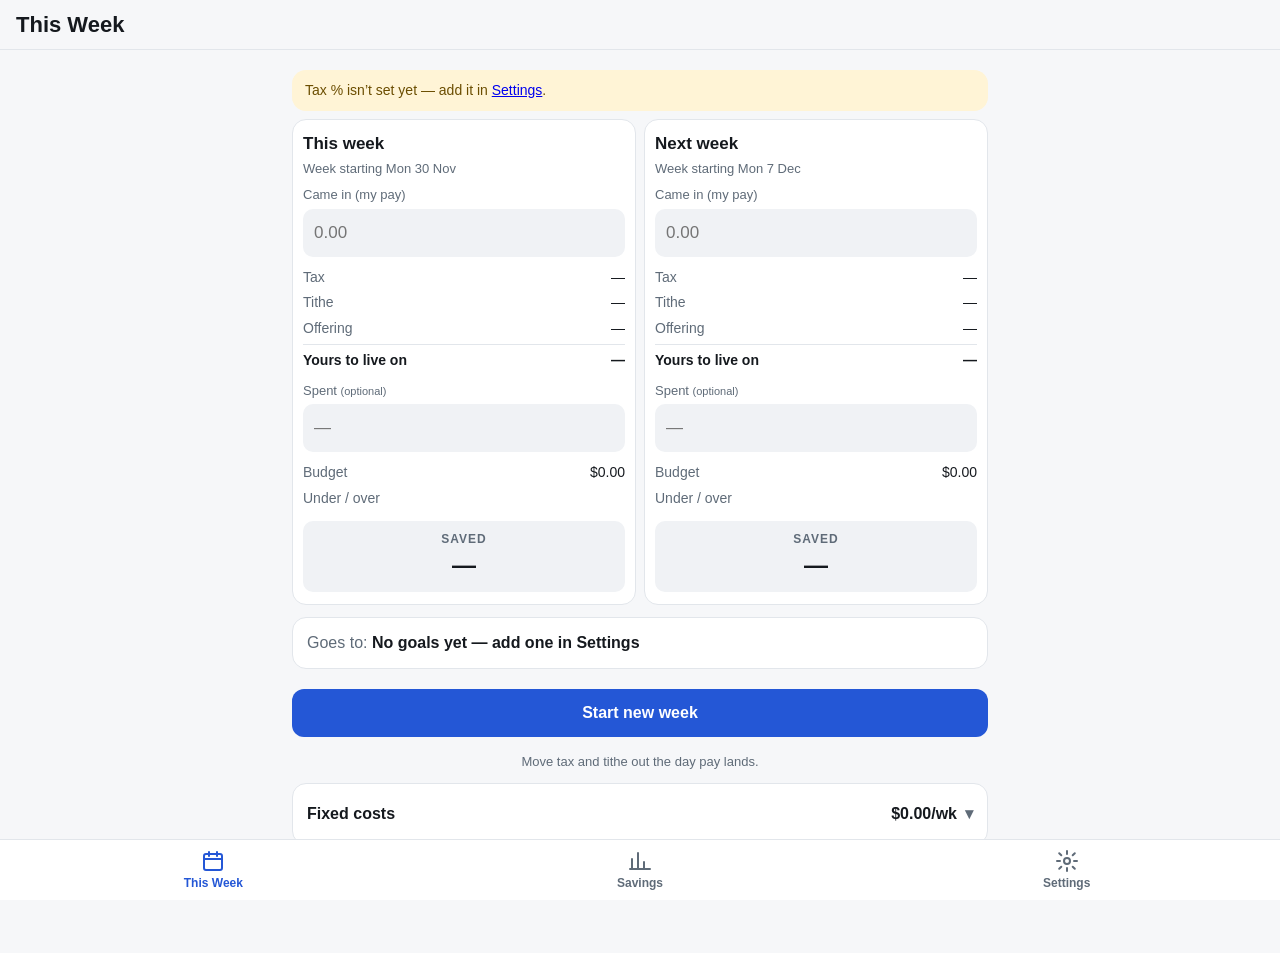
==== index.html @ c07c8df1 "Weekly budget web app Co-Authored-By: Claude Opus 5.5 <noreply@anthropic.com>" ====
<!doctype html>
<html lang="en">
<head>
  <meta charset="utf-8">
  <meta name="viewport" content="width=device-width, initial-scale=1, viewport-fit=cover">
  <title>Weekly Budget</title>
  <meta name="description" content="A private weekly budget. Your data stays on your device.">
  <meta name="theme-color" content="#f6f7f9" media="(prefers-color-scheme: light)">
  <meta name="theme-color" content="#111418" media="(prefers-color-scheme: dark)">
  <meta name="apple-mobile-web-app-capable" content="yes">
  <meta name="mobile-web-app-capable" content="yes">
  <meta name="apple-mobile-web-app-status-bar-style" content="default">
  <meta name="apple-mobile-web-app-title" content="Budget">
  <link rel="manifest" href="manifest.json">
  <link rel="icon" href="icons/icon.svg" type="image/svg+xml">
  <link rel="apple-touch-icon" href="icons/apple-touch-icon.png">
  <link rel="stylesheet" href="style.css">
</head>
<body>
  <header class="top">
    <h1 id="title">This Week</h1>
  </header>

  <main>
    <!-- Screen 1: This Week -->
    <section id="screen-week" class="screen" data-title="This Week">
      <div id="week-warning" class="note warn" hidden></div>

      <div class="cols">
        <div class="col" data-col="this">
          <h2>This week</h2>
          <div class="when" data-out="start"></div>
          <label class="field">
            <span>Came in (my pay)</span>
            <input type="text" inputmode="decimal" data-in="pay" placeholder="0.00" autocomplete="off">
          </label>
          <dl class="calc">
            <div><dt>Tax</dt><dd data-out="tax"></dd></div>
            <div><dt>Tithe</dt><dd data-out="tithe"></dd></div>
            <div data-row="offering"><dt>Offering</dt><dd data-out="offering"></dd></div>
            <div class="strong"><dt>Yours to live on</dt><dd data-out="live"></dd></div>
          </dl>
          <label class="field">
            <span>Spent <small>(optional)</small></span>
            <input type="text" inputmode="decimal" data-in="spent" placeholder="—" autocomplete="off">
          </label>
          <dl class="calc">
            <div><dt>Budget</dt><dd data-out="budget"></dd></div>
            <div><dt>Under / over</dt><dd data-out="diff"></dd></div>
          </dl>
          <div class="saved">
            <span>SAVED</span>
            <strong data-out="saved"></strong>
          </div>
        </div>

        <div class="col" data-col="next">
          <h2>Next week</h2>
          <div class="when" data-out="start"></div>
          <label class="field">
            <span>Came in (my pay)</span>
            <input type="text" inputmode="decimal" data-in="pay" placeholder="0.00" autocomplete="off">
          </label>
          <dl class="calc">
            <div><dt>Tax</dt><dd data-out="tax"></dd></div>
            <div><dt>Tithe</dt><dd data-out="tithe"></dd></div>
            <div data-row="offering"><dt>Offering</dt><dd data-out="offering"></dd></div>
            <div class="strong"><dt>Yours to live on</dt><dd data-out="live"></dd></div>
          </dl>
          <label class="field">
            <span>Spent <small>(optional)</small></span>
            <input type="text" inputmode="decimal" data-in="spent" placeholder="—" autocomplete="off">
          </label>
          <dl class="calc">
            <div><dt>Budget</dt><dd data-out="budget"></dd></div>
            <div><dt>Under / over</dt><dd data-out="diff"></dd></div>
          </dl>
          <div class="saved">
            <span>SAVED</span>
            <strong data-out="saved"></strong>
          </div>
        </div>
      </div>

      <div class="card goes-to">
        <span>Goes to:</span> <strong id="goes-to"></strong>
      </div>

      <button id="new-week" class="btn primary wide" type="button">Start new week</button>
      <p class="reminder">Move tax and tithe out the day pay lands.</p>

      <details id="costs-panel" class="card">
        <summary>
          <span>Fixed costs</span>
          <span class="sum" id="budget-total-summary"></span>
        </summary>
        <ul id="cost-list" class="list"></ul>
        <h3>Debts</h3>
        <ul id="debt-list" class="list"></ul>
        <div class="total-row">
          <span>Weekly budget</span>
          <strong id="budget-total"></strong>
        </div>
        <p class="hint">Edit items in <a href="#settings">Settings</a>.</p>
      </details>
    </section>

    <!-- Screen 2: Savings -->
    <section id="screen-savings" class="screen" data-title="Savings" hidden>
      <div class="stats">
        <div class="stat"><span>Total saved</span><strong id="stat-total"></strong><small id="stat-total-sub"></small></div>
        <div class="stat"><span>Avg pay · 4 wks</span><strong id="stat-avg4"></strong><small id="stat-avg4-sub"></small></div>
        <div class="stat"><span>Avg pay · 12 wks</span><strong id="stat-avg12"></strong><small id="stat-avg12-sub"></small></div>
      </div>

      <h2 class="section-title">Goals</h2>
      <div id="goal-list"></div>
      <div id="unallocated" class="note" hidden></div>

      <h2 class="section-title">History</h2>
      <div id="history"></div>
      <button id="add-past" class="btn wide" type="button">Add a past week</button>
    </section>

    <!-- Screen 3: Settings -->
    <section id="screen-settings" class="screen" data-title="Settings" hidden>
      <div class="card">
        <h2>Rates</h2>
        <label class="field row">
          <span>Tax set-aside %</span>
          <input type="text" inputmode="decimal" id="set-tax" placeholder="e.g. 0">
        </label>
        <label class="field row">
          <span>Tithe %</span>
          <input type="text" inputmode="decimal" id="set-tithe">
        </label>
        <label class="field row">
          <span>Tithe on</span>
          <select id="set-tithe-basis">
            <option value="gross">Gross pay</option>
            <option value="afterTax">Pay after tax</option>
          </select>
        </label>
        <label class="field row toggle-row">
          <span>Offering (pay ÷ 52)</span>
          <input type="checkbox" class="switch" id="set-offering">
        </label>
      </div>

      <div class="card">
        <h2>Fixed costs</h2>
        <div id="edit-costs"></div>
        <button class="btn wide" type="button" data-add="cost">+ Add fixed cost</button>
      </div>

      <div class="card">
        <h2>Debts</h2>
        <div id="edit-debts"></div>
        <button class="btn wide" type="button" data-add="debt">+ Add debt</button>
      </div>

      <div class="card">
        <h2>Savings goals</h2>
        <p class="hint">Top goal fills first. Use ↑ ↓ to change the order.</p>
        <div id="edit-goals"></div>
        <button class="btn wide" type="button" data-add="goal">+ Add goal</button>
      </div>

      <div class="card">
        <h2>Backup</h2>
        <p class="hint" id="backup-status"></p>
        <div class="btn-row">
          <button id="export" class="btn" type="button">Export</button>
          <button id="import" class="btn" type="button">Import</button>
          <input type="file" id="import-file" accept="application/json,.json" hidden>
        </div>
        <button id="clear" class="btn danger wide" type="button">Clear all data</button>
      </div>

      <p class="hint center">Everything is saved on this device only. Nothing is sent anywhere.</p>
    </section>
  </main>

  <nav class="tabs">
    <a href="#week" data-tab="week">
      <svg viewBox="0 0 24 24" aria-hidden="true"><rect x="3" y="5" width="18" height="16" rx="2"/><path d="M3 10h18M8 3v4M16 3v4"/></svg>
      <span>This Week</span>
    </a>
    <a href="#savings" data-tab="savings">
      <svg viewBox="0 0 24 24" aria-hidden="true"><path d="M4 20V10M10 20V4M16 20v-7M22 20H2"/></svg>
      <span>Savings</span>
    </a>
    <a href="#settings" data-tab="settings">
      <svg viewBox="0 0 24 24" aria-hidden="true"><circle cx="12" cy="12" r="3"/><path d="M12 2v3M12 19v3M4.2 4.2l2.1 2.1M17.7 17.7l2.1 2.1M2 12h3M19 12h3M4.2 19.8l2.1-2.1M17.7 6.3l2.1-2.1"/></svg>
      <span>Settings</span>
    </a>
  </nav>

  <dialog id="dialog">
    <form method="dialog" id="dialog-form">
      <h2 id="dialog-title"></h2>
      <div id="dialog-body"></div>
      <div class="btn-row end">
        <button class="btn" value="cancel" type="submit" formnovalidate>Cancel</button>
        <button class="btn primary" value="ok" type="submit" id="dialog-ok">OK</button>
      </div>
    </form>
  </dialog>

  <script src="app.js"></script>
</body>
</html>
---- style.css ----
:root {
  --bg: #f6f7f9;
  --card: #ffffff;
  --text: #15191e;
  --muted: #5f6b78;
  --line: #e2e6eb;
  --input: #f0f2f5;
  --accent: #2457d6;
  --accent-text: #ffffff;
  --good: #137a3a;
  --good-bg: #e5f5ea;
  --bad: #c0262d;
  --bad-bg: #fdecec;
  --warn-bg: #fff4d6;
  --warn-text: #6b4d00;
  --bar: #2f9e5b;
  --bar-stretch: #8fd1a8;
  --radius: 14px;
  --tap: 48px;
  color-scheme: light;
}

@media (prefers-color-scheme: dark) {
  :root {
    --bg: #111418;
    --card: #1b2026;
    --text: #eef1f4;
    --muted: #9aa6b2;
    --line: #2c333b;
    --input: #252b33;
    --accent: #6d9bff;
    --accent-text: #0c1220;
    --good: #5fd38d;
    --good-bg: #173324;
    --bad: #ff7b7b;
    --bad-bg: #3a1c1e;
    --warn-bg: #3a3014;
    --warn-text: #f3d98a;
    --bar: #4cc27c;
    --bar-stretch: #2a6b45;
    color-scheme: dark;
  }
}

* { box-sizing: border-box; }

html { -webkit-text-size-adjust: 100%; }

body {
  margin: 0;
  background: var(--bg);
  color: var(--text);
  font: 16px/1.4 -apple-system, BlinkMacSystemFont, "Segoe UI", Roboto, Helvetica, Arial, sans-serif;
  padding-bottom: calc(72px + env(safe-area-inset-bottom));
}

.top {
  position: sticky;
  top: 0;
  z-index: 5;
  background: var(--bg);
  padding: calc(10px + env(safe-area-inset-top)) 16px 8px;
  border-bottom: 1px solid var(--line);
}
.top h1 { margin: 0; font-size: 22px; }

main { max-width: 720px; margin: 0 auto; padding: 12px 12px 24px; }

h2 { font-size: 17px; margin: 0 0 4px; }
h3 { font-size: 15px; margin: 16px 0 4px; color: var(--muted); text-transform: uppercase; letter-spacing: .04em; }
.section-title { margin: 20px 4px 8px; }

.card {
  background: var(--card);
  border: 1px solid var(--line);
  border-radius: var(--radius);
  padding: 14px;
  margin: 12px 0;
}

.note {
  border-radius: var(--radius);
  padding: 10px 12px;
  margin: 8px 0;
  background: var(--card);
  border: 1px solid var(--line);
  font-size: 14px;
}
.note.warn { background: var(--warn-bg); color: var(--warn-text); border-color: transparent; }

.hint { color: var(--muted); font-size: 13px; margin: 6px 0; }
.hint a { color: var(--accent); }
.center { text-align: center; }

/* ---------- Week columns ---------- */
.cols { display: grid; grid-template-columns: 1fr 1fr; gap: 8px; }
.col {
  background: var(--card);
  border: 1px solid var(--line);
  border-radius: var(--radius);
  padding: 12px 10px;
  min-width: 0;
}
.when { color: var(--muted); font-size: 13px; margin-bottom: 8px; }

.field { display: block; margin: 8px 0; }
.field > span { display: block; font-size: 13px; color: var(--muted); margin-bottom: 4px; }
.field small { font-size: 11px; }

input[type="text"], input[type="date"], input[type="number"], select {
  width: 100%;
  min-height: var(--tap);
  font: inherit;
  font-size: 17px;
  color: var(--text);
  background: var(--input);
  border: 1px solid transparent;
  border-radius: 10px;
  padding: 8px 10px;
  appearance: none;
  -webkit-appearance: none;
}
select {
  background-image: linear-gradient(45deg, transparent 50%, var(--muted) 50%), linear-gradient(135deg, var(--muted) 50%, transparent 50%);
  background-position: calc(100% - 16px) 50%, calc(100% - 11px) 50%;
  background-size: 5px 5px;
  background-repeat: no-repeat;
  padding-right: 28px;
}
input:focus, select:focus { outline: none; border-color: var(--accent); }
input[type="date"] { min-width: 0; }

.calc { margin: 0; }
.calc > div { display: flex; justify-content: space-between; gap: 6px; padding: 3px 0; font-size: 14px; }
.calc dt { color: var(--muted); }
.calc dd { margin: 0; font-variant-numeric: tabular-nums; text-align: right; }
.calc .strong { font-weight: 600; border-top: 1px solid var(--line); margin-top: 3px; padding-top: 6px; }
.calc .strong dt { color: var(--text); }

.good { color: var(--good); }
.bad { color: var(--bad); }

.saved {
  margin-top: 10px;
  border-radius: 10px;
  padding: 10px 8px;
  text-align: center;
  background: var(--input);
}
.saved span { display: block; font-size: 12px; font-weight: 700; letter-spacing: .08em; color: var(--muted); }
.saved strong { display: block; font-size: 24px; font-weight: 800; font-variant-numeric: tabular-nums; word-break: break-all; }
.saved.good { background: var(--good-bg); }
.saved.bad { background: var(--bad-bg); }
.saved.good strong { color: var(--good); }
.saved.bad strong { color: var(--bad); }

.goes-to { font-size: 16px; }
.goes-to span { color: var(--muted); }

.reminder { text-align: center; color: var(--muted); font-size: 13px; margin: 8px 0 4px; }

/* ---------- Lists ---------- */
details > summary {
  list-style: none;
  display: flex;
  justify-content: space-between;
  align-items: center;
  min-height: 32px;
  font-weight: 600;
  cursor: pointer;
}
details > summary::-webkit-details-marker { display: none; }
details > summary::after { content: "▾"; color: var(--muted); margin-left: 8px; transition: transform .15s; }
details[open] > summary::after { transform: rotate(180deg); }
details > summary .sum { margin-left: auto; font-variant-numeric: tabular-nums; }

.list { list-style: none; margin: 8px 0 0; padding: 0; }
.list li {
  display: flex;
  align-items: center;
  gap: 10px;
  min-height: var(--tap);
  border-bottom: 1px solid var(--line);
  padding: 4px 0;
}
.list li .name { flex: 1; min-width: 0; }
.list li .name small { display: block; color: var(--muted); font-size: 12px; }
.list li .amt { font-variant-numeric: tabular-nums; white-space: nowrap; }
.list li.off .name, .list li.off .amt { opacity: .45; text-decoration: line-through; }
.list .empty { color: var(--muted); font-size: 14px; justify-content: center; }

.total-row { display: flex; justify-content: space-between; padding: 12px 0 2px; font-size: 17px; }

/* Toggle switch */
.switch {
  appearance: none;
  -webkit-appearance: none;
  flex: none;
  width: 46px;
  height: 28px;
  border-radius: 14px;
  background: var(--line);
  position: relative;
  cursor: pointer;
  margin: 0;
  transition: background .15s;
}
.switch::after {
  content: "";
  position: absolute;
  top: 3px;
  left: 3px;
  width: 22px;
  height: 22px;
  border-radius: 50%;
  background: #fff;
  box-shadow: 0 1px 2px rgba(0,0,0,.3);
  transition: transform .15s;
}
.switch:checked { background: var(--good); }
.switch:checked::after { transform: translateX(18px); }

/* ---------- Buttons ---------- */
.btn {
  min-height: var(--tap);
  padding: 10px 16px;
  font: inherit;
  font-weight: 600;
  border-radius: 12px;
  border: 1px solid var(--line);
  background: var(--card);
  color: var(--text);
  cursor: pointer;
}
.btn:active { transform: scale(.98); }
.btn.primary { background: var(--accent); color: var(--accent-text); border-color: transparent; }
.btn.danger { color: var(--bad); border-color: var(--bad); background: transparent; }
.btn.small { min-height: 40px; padding: 6px 12px; font-size: 14px; }
.btn.icon { min-width: 44px; min-height: 44px; padding: 0; font-size: 18px; }
.btn.wide { width: 100%; margin: 8px 0; }
.btn-row { display: flex; gap: 8px; flex-wrap: wrap; }
.btn-row > .btn { flex: 1; }
.btn-row.end { justify-content: flex-end; margin-top: 16px; }
.btn-row.end > .btn { flex: 0 1 auto; }

/* ---------- Savings ---------- */
.stats { display: grid; grid-template-columns: repeat(3, 1fr); gap: 8px; }
.stat {
  background: var(--card);
  border: 1px solid var(--line);
  border-radius: var(--radius);
  padding: 10px 8px;
  min-width: 0;
}
.stat span { display: block; font-size: 12px; color: var(--muted); }
.stat strong { display: block; font-size: 17px; font-variant-numeric: tabular-nums; word-break: break-all; }
.stat small { display: block; font-size: 11px; color: var(--muted); }

.goal { background: var(--card); border: 1px solid var(--line); border-radius: var(--radius); padding: 12px 14px; margin: 8px 0; }
.goal.current { border-color: var(--accent); }
.goal-head { display: flex; justify-content: space-between; align-items: baseline; gap: 8px; }
.goal-head strong { font-size: 16px; }
.goal-head .pct { color: var(--muted); font-size: 13px; white-space: nowrap; }
.bar { position: relative; height: 12px; border-radius: 6px; background: var(--input); overflow: hidden; margin: 8px 0 6px; }
.bar i { position: absolute; left: 0; top: 0; bottom: 0; background: var(--bar); border-radius: 6px; }
.bar i.stretch { background: var(--bar-stretch); }
.bar b { position: absolute; top: 0; bottom: 0; width: 2px; background: var(--muted); }
.goal-meta { display: flex; justify-content: space-between; flex-wrap: wrap; gap: 4px 12px; font-size: 13px; color: var(--muted); font-variant-numeric: tabular-nums; }
.goal-meta .money { color: var(--text); }
.goal .tag { display: inline-block; font-size: 11px; font-weight: 700; padding: 1px 6px; border-radius: 6px; background: var(--input); color: var(--muted); margin-left: 4px; vertical-align: 2px; }
.goal .tag.done { background: var(--good-bg); color: var(--good); }
.goal .spent-note { font-size: 13px; margin-top: 6px; }
.goal .btn { margin-top: 8px; }

.hist { background: var(--card); border: 1px solid var(--line); border-radius: var(--radius); overflow: hidden; }
.hist table { width: 100%; border-collapse: collapse; font-size: 14px; font-variant-numeric: tabular-nums; }
.hist th { text-align: right; font-size: 12px; font-weight: 600; color: var(--muted); padding: 8px; border-bottom: 1px solid var(--line); }
.hist td { text-align: right; padding: 0 8px; height: var(--tap); border-bottom: 1px solid var(--line); }
.hist th:first-child, .hist td:first-child { text-align: left; }
.hist tr:last-child td { border-bottom: none; }
.hist tbody tr { cursor: pointer; }
.hist tbody tr:active { background: var(--input); }
.hist .empty { text-align: center; color: var(--muted); padding: 16px; }

/* ---------- Settings editors ---------- */
.field.row { display: flex; align-items: center; justify-content: space-between; gap: 12px; }
.field.row > span { margin: 0; font-size: 15px; color: var(--text); flex: 1; }
.field.row > input, .field.row > select { width: 150px; flex: none; }
.field.row > input.switch { width: 46px; }
.toggle-row { min-height: var(--tap); }

.item {
  border: 1px solid var(--line);
  border-radius: 12px;
  padding: 10px;
  margin: 10px 0;
}
.item.off { opacity: .6; }
.item-grid { display: grid; grid-template-columns: 1fr 1fr; gap: 8px; }
.item-grid .full { grid-column: 1 / -1; }
.item-grid label > span { display: block; font-size: 12px; color: var(--muted); margin-bottom: 2px; }
.item-grid label.check { display: flex; align-items: center; gap: 10px; min-height: var(--tap); }
.item-grid label.check > span { margin: 0; font-size: 14px; color: var(--text); }
.item-actions { display: flex; align-items: center; gap: 6px; margin-top: 8px; }
.item-actions .spacer { flex: 1; }
.item-actions .per-week { font-size: 13px; color: var(--muted); font-variant-numeric: tabular-nums; }

/* ---------- Dialog ---------- */
dialog {
  width: min(92vw, 440px);
  border: none;
  border-radius: 18px;
  padding: 18px;
  background: var(--card);
  color: var(--text);
}
dialog::backdrop { background: rgba(0,0,0,.45); }
dialog p { margin: 6px 0; }

/* ---------- Bottom tabs ---------- */
.tabs {
  position: fixed;
  left: 0; right: 0; bottom: 0;
  z-index: 10;
  display: flex;
  background: var(--card);
  border-top: 1px solid var(--line);
  padding-bottom: env(safe-area-inset-bottom);
}
.tabs a {
  flex: 1;
  display: flex;
  flex-direction: column;
  align-items: center;
  justify-content: center;
  gap: 2px;
  min-height: 60px;
  color: var(--muted);
  text-decoration: none;
  font-size: 12px;
  font-weight: 600;
}
.tabs a.active { color: var(--accent); }
.tabs svg { width: 24px; height: 24px; fill: none; stroke: currentColor; stroke-width: 2; stroke-linecap: round; stroke-linejoin: round; }

@media (max-width: 360px) {
  .saved strong { font-size: 20px; }
  .calc > div { font-size: 13px; }
  .stat strong { font-size: 15px; }
}
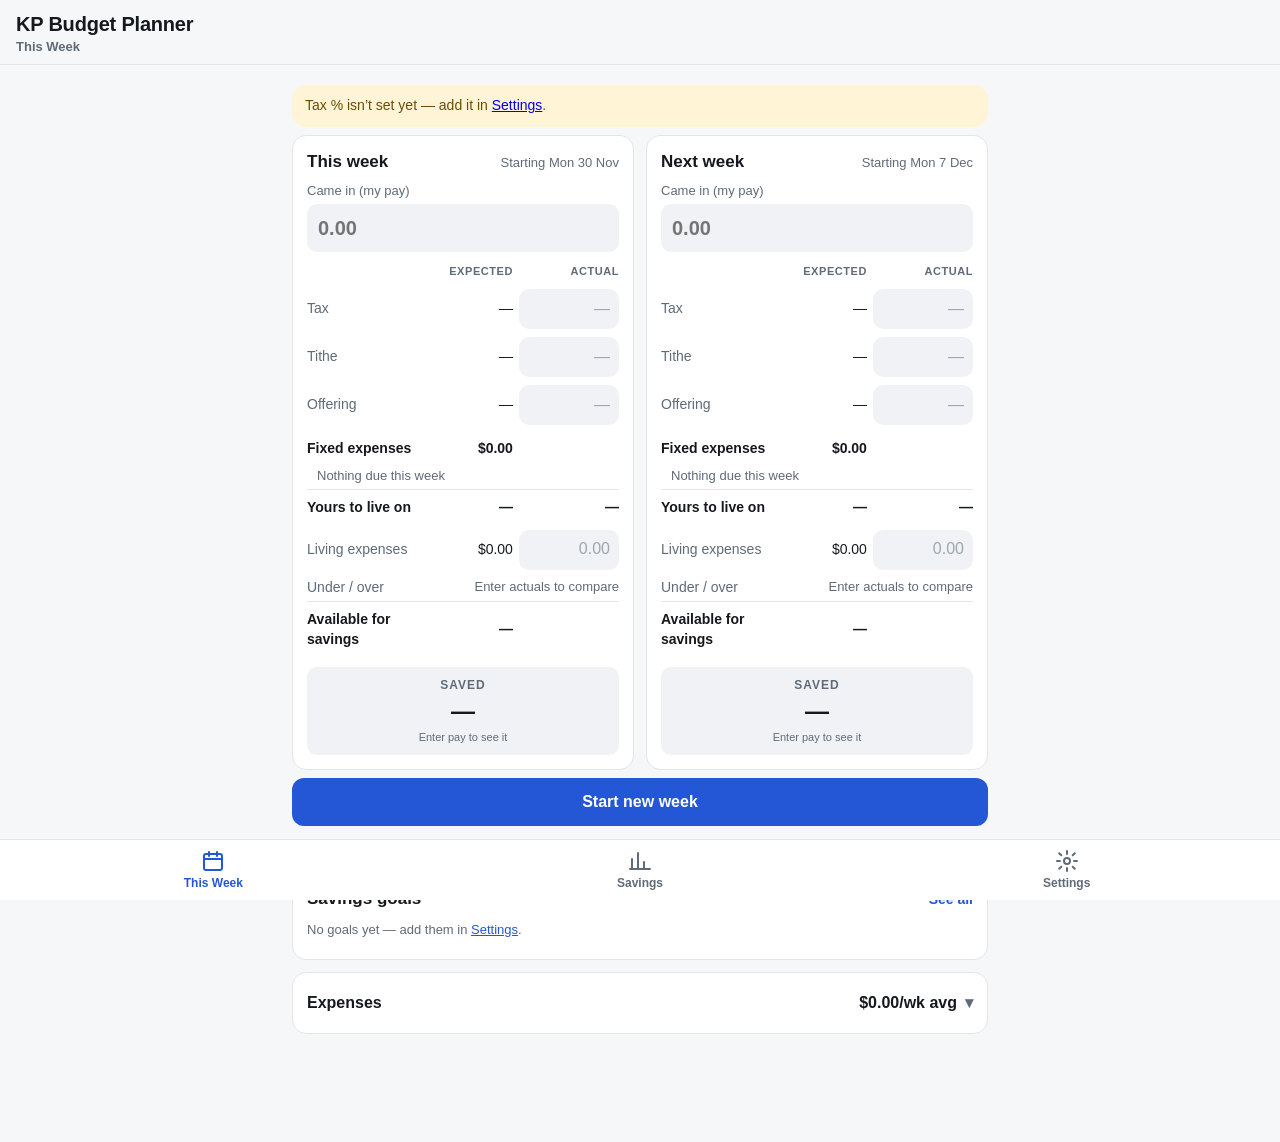
==== commit be9e8a9d: "Expected vs actual weekly table, itemised bills by due date, goal progress on home - Rename to KP Bu" ====
--- a/index.html
+++ b/index.html
@@ -3,14 +3,14 @@
 <head>
   <meta charset="utf-8">
   <meta name="viewport" content="width=device-width, initial-scale=1, viewport-fit=cover">
-  <title>Weekly Budget</title>
+  <title>KP Budget Planner</title>
   <meta name="description" content="A private weekly budget. Your data stays on your device.">
   <meta name="theme-color" content="#f6f7f9" media="(prefers-color-scheme: light)">
   <meta name="theme-color" content="#111418" media="(prefers-color-scheme: dark)">
   <meta name="apple-mobile-web-app-capable" content="yes">
   <meta name="mobile-web-app-capable" content="yes">
   <meta name="apple-mobile-web-app-status-bar-style" content="default">
-  <meta name="apple-mobile-web-app-title" content="Budget">
+  <meta name="apple-mobile-web-app-title" content="KP Budget">
   <link rel="manifest" href="manifest.json">
   <link rel="icon" href="icons/icon.svg" type="image/svg+xml">
   <link rel="apple-touch-icon" href="icons/apple-touch-icon.png">
@@ -18,7 +18,8 @@
 </head>
 <body>
   <header class="top">
-    <h1 id="title">This Week</h1>
+    <h1>KP Budget Planner</h1>
+    <p id="title" class="subtitle">This Week</p>
   </header>
 
   <main>
@@ -26,81 +27,33 @@
     <section id="screen-week" class="screen" data-title="This Week">
       <div id="week-warning" class="note warn" hidden></div>
 
-      <div class="cols">
-        <div class="col" data-col="this">
-          <h2>This week</h2>
-          <div class="when" data-out="start"></div>
-          <label class="field">
-            <span>Came in (my pay)</span>
-            <input type="text" inputmode="decimal" data-in="pay" placeholder="0.00" autocomplete="off">
-          </label>
-          <dl class="calc">
-            <div><dt>Tax</dt><dd data-out="tax"></dd></div>
-            <div><dt>Tithe</dt><dd data-out="tithe"></dd></div>
-            <div data-row="offering"><dt>Offering</dt><dd data-out="offering"></dd></div>
-            <div class="strong"><dt>Yours to live on</dt><dd data-out="live"></dd></div>
-          </dl>
-          <label class="field">
-            <span>Spent <small>(optional)</small></span>
-            <input type="text" inputmode="decimal" data-in="spent" placeholder="—" autocomplete="off">
-          </label>
-          <dl class="calc">
-            <div><dt>Budget</dt><dd data-out="budget"></dd></div>
-            <div><dt>Under / over</dt><dd data-out="diff"></dd></div>
-          </dl>
-          <div class="saved">
-            <span>SAVED</span>
-            <strong data-out="saved"></strong>
-          </div>
-        </div>
-
-        <div class="col" data-col="next">
-          <h2>Next week</h2>
-          <div class="when" data-out="start"></div>
-          <label class="field">
-            <span>Came in (my pay)</span>
-            <input type="text" inputmode="decimal" data-in="pay" placeholder="0.00" autocomplete="off">
-          </label>
-          <dl class="calc">
-            <div><dt>Tax</dt><dd data-out="tax"></dd></div>
-            <div><dt>Tithe</dt><dd data-out="tithe"></dd></div>
-            <div data-row="offering"><dt>Offering</dt><dd data-out="offering"></dd></div>
-            <div class="strong"><dt>Yours to live on</dt><dd data-out="live"></dd></div>
-          </dl>
-          <label class="field">
-            <span>Spent <small>(optional)</small></span>
-            <input type="text" inputmode="decimal" data-in="spent" placeholder="—" autocomplete="off">
-          </label>
-          <dl class="calc">
-            <div><dt>Budget</dt><dd data-out="budget"></dd></div>
-            <div><dt>Under / over</dt><dd data-out="diff"></dd></div>
-          </dl>
-          <div class="saved">
-            <span>SAVED</span>
-            <strong data-out="saved"></strong>
-          </div>
-        </div>
-      </div>
-
-      <div class="card goes-to">
-        <span>Goes to:</span> <strong id="goes-to"></strong>
-      </div>
+      <div id="weeks" class="weeks"></div>
 
       <button id="new-week" class="btn primary wide" type="button">Start new week</button>
       <p class="reminder">Move tax and tithe out the day pay lands.</p>
 
+      <div class="card">
+        <div class="card-head">
+          <h2>Savings goals</h2>
+          <a href="#savings">See all</a>
+        </div>
+        <div id="home-goals"></div>
+      </div>
+
       <details id="costs-panel" class="card">
         <summary>
-          <span>Fixed costs</span>
+          <span>Expenses</span>
           <span class="sum" id="budget-total-summary"></span>
         </summary>
+        <h3>Bills</h3>
         <ul id="cost-list" class="list"></ul>
         <h3>Debts</h3>
         <ul id="debt-list" class="list"></ul>
-        <div class="total-row">
-          <span>Weekly budget</span>
-          <strong id="budget-total"></strong>
-        </div>
+        <div class="total-row"><span>Fixed expenses</span><strong id="fixed-total"></strong></div>
+        <h3>Living</h3>
+        <ul id="living-list" class="list"></ul>
+        <div class="total-row"><span>Living allowance</span><strong id="living-total"></strong></div>
+        <div class="total-row grand"><span>Total per week</span><strong id="budget-total"></strong></div>
         <p class="hint">Edit items in <a href="#settings">Settings</a>.</p>
       </details>
     </section>
--- a/style.css
+++ b/style.css
@@ -62,7 +62,7 @@
   padding: calc(10px + env(safe-area-inset-top)) 16px 8px;
   border-bottom: 1px solid var(--line);
 }
-.top h1 { margin: 0; font-size: 22px; }
+.top h1 { margin: 0; font-size: 20px; letter-spacing: -.01em; }
 
 main { max-width: 720px; margin: 0 auto; padding: 12px 12px 24px; }
 
@@ -92,16 +92,40 @@
 .hint a { color: var(--accent); }
 .center { text-align: center; }
 
-/* ---------- Week columns ---------- */
-.cols { display: grid; grid-template-columns: 1fr 1fr; gap: 8px; }
-.col {
+/* ---------- Week cards ---------- */
+.weeks { display: grid; grid-template-columns: minmax(0, 1fr); gap: 12px; }
+@media (min-width: 700px) { .weeks { grid-template-columns: repeat(2, minmax(0, 1fr)); } }
+.wk {
   background: var(--card);
   border: 1px solid var(--line);
   border-radius: var(--radius);
-  padding: 12px 10px;
+  padding: 14px;
   min-width: 0;
 }
-.when { color: var(--muted); font-size: 13px; margin-bottom: 8px; }
+.wk-head { display: flex; justify-content: space-between; align-items: baseline; gap: 8px; }
+.wk-head h2 { margin: 0; }
+.when { color: var(--muted); font-size: 13px; }
+.field.pay input { font-size: 20px; font-weight: 600; }
+
+.plan { width: 100%; border-collapse: collapse; font-size: 14px; font-variant-numeric: tabular-nums; table-layout: fixed; }
+.plan thead th { font-size: 11px; font-weight: 700; letter-spacing: .05em; text-transform: uppercase; color: var(--muted); text-align: right; padding: 4px 0 6px; }
+.plan thead th:first-child { width: 38%; }
+.plan thead th:nth-child(3) { width: 34%; }
+.plan tbody th { text-align: left; font-weight: 500; color: var(--muted); padding: 4px 6px 4px 0; }
+.plan td { text-align: right; padding: 4px 0 4px 6px; }
+.plan td input {
+  min-height: 40px;
+  padding: 6px 8px;
+  font-size: 16px;
+  text-align: right;
+  font-variant-numeric: tabular-nums;
+}
+.plan td input::placeholder { color: var(--muted); opacity: .55; }
+.plan td input.over { border-color: var(--bad); color: var(--bad); }
+.plan td input.under { border-color: var(--good); color: var(--good); }
+.plan tr.sub th, .plan tr.sub td { color: var(--text); font-weight: 700; border-top: 1px solid var(--line); padding-top: 8px; padding-bottom: 8px; }
+.plan tr.diff-row td { font-weight: 600; }
+.muted { color: var(--muted); font-weight: 400 !important; font-size: 13px; }
 
 .field { display: block; margin: 8px 0; }
 .field > span { display: block; font-size: 13px; color: var(--muted); margin-bottom: 4px; }
@@ -131,6 +155,19 @@
 input[type="date"] { min-width: 0; }
 
 .calc { margin: 0; }
+.subtitle { margin: 0; color: var(--muted); font-size: 13px; font-weight: 600; }
+.card-head { display: flex; justify-content: space-between; align-items: baseline; margin-bottom: 6px; }
+.card-head a { color: var(--accent); font-size: 14px; font-weight: 600; text-decoration: none; }
+.mini-goal { padding: 8px 0; border-bottom: 1px solid var(--line); }
+.mini-goal:last-child { border-bottom: none; }
+.mini-head { display: flex; justify-content: space-between; gap: 8px; font-size: 15px; }
+.mini-head em { font-style: normal; font-size: 12px; color: var(--accent); font-weight: 600; }
+.mini-goal .bar { height: 8px; margin: 6px 0 4px; }
+.mini-goal small { color: var(--muted); font-size: 12px; font-variant-numeric: tabular-nums; }
+.mini-goal.current .mini-head span { font-weight: 700; }
+.total-row.grand { border-top: 1px solid var(--line); margin-top: 8px; font-weight: 700; }
+.dlg-grid { display: grid; grid-template-columns: 1fr 1fr; gap: 0 8px; }
+.saved small { display: block; font-size: 11px; color: var(--muted); margin-top: 2px; }
 .calc > div { display: flex; justify-content: space-between; gap: 6px; padding: 3px 0; font-size: 14px; }
 .calc dt { color: var(--muted); }
 .calc dd { margin: 0; font-variant-numeric: tabular-nums; text-align: right; }
@@ -154,8 +191,6 @@
 .saved.good strong { color: var(--good); }
 .saved.bad strong { color: var(--bad); }
 
-.goes-to { font-size: 16px; }
-.goes-to span { color: var(--muted); }
 
 .reminder { text-align: center; color: var(--muted); font-size: 13px; margin: 8px 0 4px; }
 
@@ -345,6 +380,15 @@
 
 @media (max-width: 360px) {
   .saved strong { font-size: 20px; }
-  .calc > div { font-size: 13px; }
+  .plan { font-size: 13px; }
   .stat strong { font-size: 15px; }
 }
+
+/* Itemised fixed expenses */
+.plan tr.group th, .plan tr.group td { color: var(--text); font-weight: 700; padding-top: 10px; }
+.plan tr.item-row th { font-size: 13px; font-weight: 400; padding-left: 10px; overflow: hidden; text-overflow: ellipsis; white-space: nowrap; }
+.plan tr.item-row td { font-size: 13px; color: var(--muted); padding-top: 2px; padding-bottom: 2px; }
+.plan tr.item-row td input { min-height: 36px; font-size: 15px; }
+.plan tr.item-row:last-of-type td { padding-bottom: 6px; }
+.plan td.changed { color: var(--accent); }
+.plan tr.item-row th small { display: block; font-size: 11px; color: var(--muted); opacity: .8; }
